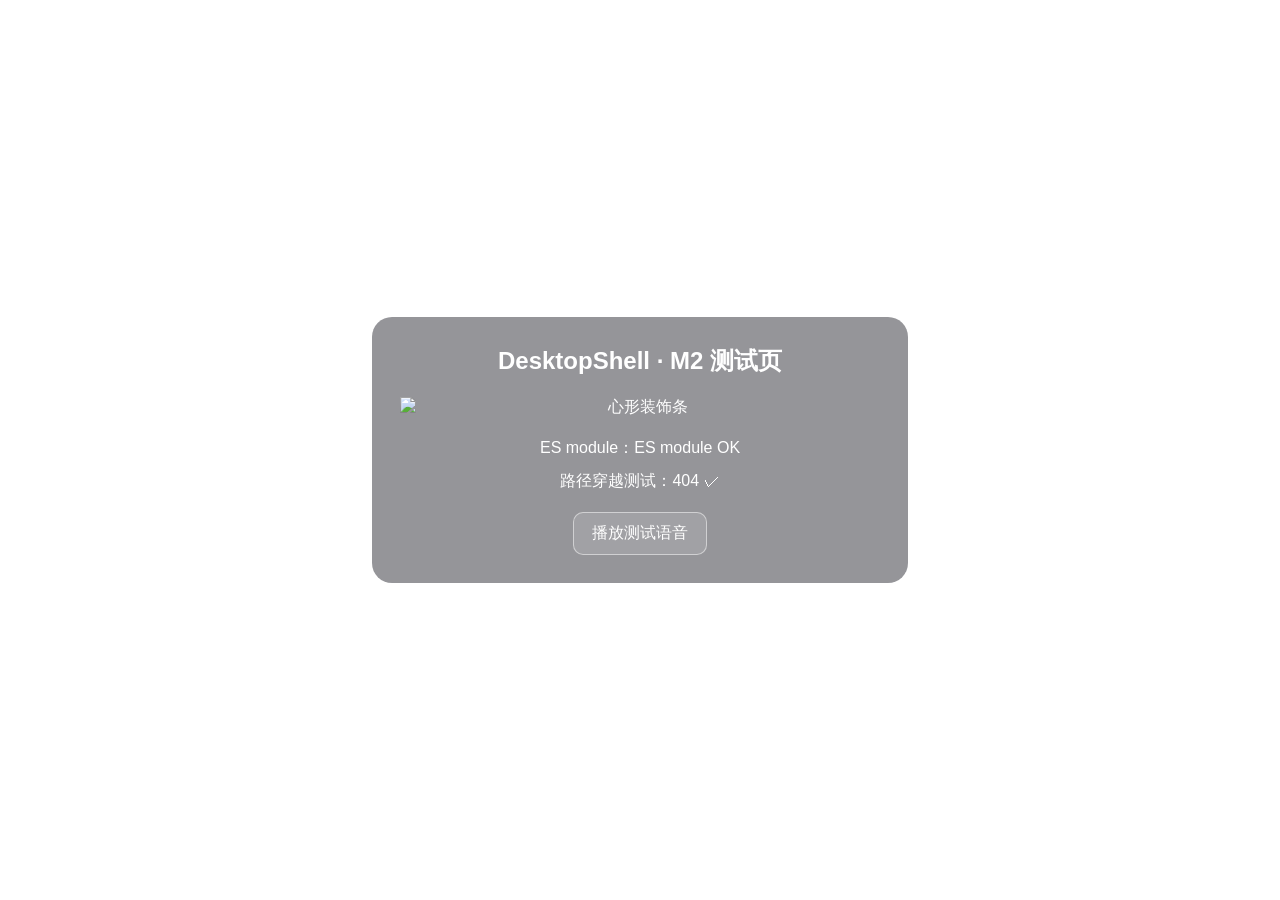
==== web/index.html @ 64f3c2d2 "M2-03: 循环视频与透明网页资源容器" ====
<!doctype html>
<html lang="zh-CN">
<head>
  <meta charset="utf-8">
  <meta name="viewport" content="width=device-width, initial-scale=1">
  <title>DesktopShell · M2 测试页</title>
  <style>
    html, body { margin: 0; width: 100%; height: 100%; background: transparent; }
    body { display: grid; place-items: center; color: white; font: 16px -apple-system, BlinkMacSystemFont, sans-serif; }
    main { box-sizing: border-box; max-width: calc(100% - 48px); padding: 28px; text-align: center; border-radius: 20px; background: rgba(20, 20, 30, 0.45); -webkit-backdrop-filter: blur(12px); backdrop-filter: blur(12px); }
    h1 { margin: 0 0 20px; font-size: 24px; }
    img { display: block; width: 480px; max-width: 100%; height: auto; margin: 0 auto 20px; }
    p { margin: 12px 0; }
    button { margin-top: 8px; padding: 10px 18px; border: 1px solid rgba(255, 255, 255, 0.5); border-radius: 10px; background: rgba(255, 255, 255, 0.12); color: inherit; font: inherit; cursor: pointer; }
    button:focus-visible { outline: 2px solid white; outline-offset: 3px; }
    #audio-status { max-width: 480px; overflow-wrap: anywhere; }
    #audio-status:empty { display: none; }
  </style>
</head>
<body>
  <main>
    <h1>DesktopShell · M2 测试页</h1>
    <img src="/media/ornaments/heart.png" alt="心形装饰条">
    <p>ES module：<span id="module-status">…</span></p>
    <p>路径穿越测试：<span id="path-status">…</span></p>
    <button id="play-voice" type="button">播放测试语音</button>
    <p id="audio-status" role="status" aria-live="polite"></p>
  </main>
  <script type="module">
    import { moduleStatus } from './m2-check.js';
    document.getElementById('module-status').textContent = moduleStatus;
    const pathStatus = document.getElementById('path-status');
    try {
      const response = await fetch('/media/..%2fconfig.json');
      pathStatus.textContent = response.status === 404 ? '404 ✓' : `${response.status} ✗`;
    } catch (error) {
      pathStatus.textContent = `${error.message} ✗`;
    }

    let audio;
    document.getElementById('play-voice').addEventListener('click', async () => {
      const status = document.getElementById('audio-status');
      status.textContent = '';
      if (audio) audio.pause();
      audio = new Audio('/media/voice/1.mp3');
      audio.addEventListener('error', () => {
        status.textContent = `语音播放失败：${audio.error?.message || '媒体读取或解码错误'}`;
      });
      try {
        await audio.play();
      } catch (error) {
        status.textContent = `语音播放失败：${error.message}`;
      }
    });
  </script>
</body>
</html>
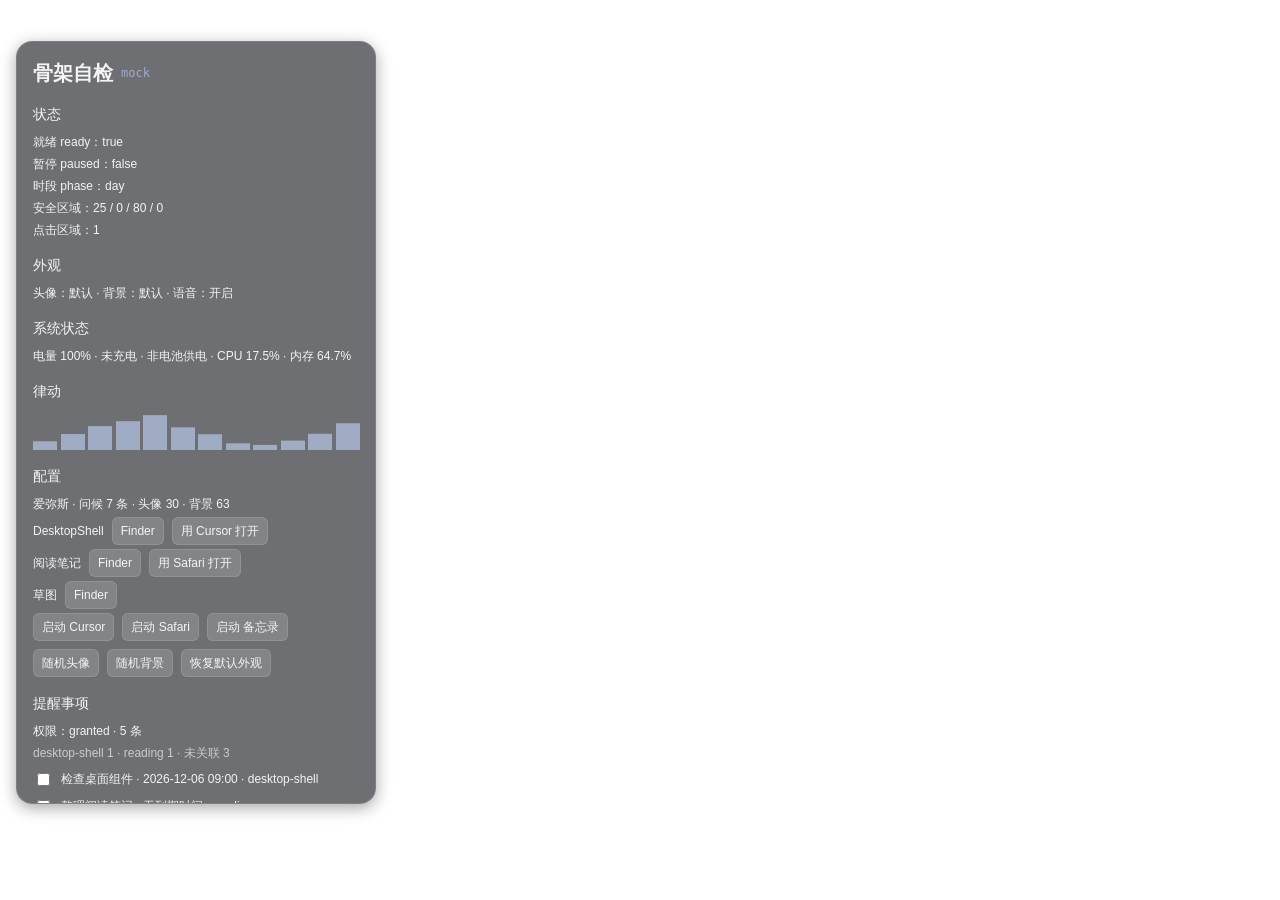
==== commit d611f7be: "M3-02: 页面骨架与自检面板" ====
--- a/web/index.html
+++ b/web/index.html
@@ -1,57 +1,15 @@
 <!doctype html>
-<html lang="zh-CN">
+<html lang="zh-CN" data-phase="day">
 <head>
   <meta charset="utf-8">
   <meta name="viewport" content="width=device-width, initial-scale=1">
-  <title>DesktopShell · M2 测试页</title>
-  <style>
-    html, body { margin: 0; width: 100%; height: 100%; background: transparent; }
-    body { display: grid; place-items: center; color: white; font: 16px -apple-system, BlinkMacSystemFont, sans-serif; }
-    main { box-sizing: border-box; max-width: calc(100% - 48px); padding: 28px; text-align: center; border-radius: 20px; background: rgba(20, 20, 30, 0.45); -webkit-backdrop-filter: blur(12px); backdrop-filter: blur(12px); }
-    h1 { margin: 0 0 20px; font-size: 24px; }
-    img { display: block; width: 480px; max-width: 100%; height: auto; margin: 0 auto 20px; }
-    p { margin: 12px 0; }
-    button { margin-top: 8px; padding: 10px 18px; border: 1px solid rgba(255, 255, 255, 0.5); border-radius: 10px; background: rgba(255, 255, 255, 0.12); color: inherit; font: inherit; cursor: pointer; }
-    button:focus-visible { outline: 2px solid white; outline-offset: 3px; }
-    #audio-status { max-width: 480px; overflow-wrap: anywhere; }
-    #audio-status:empty { display: none; }
-  </style>
+  <meta http-equiv="Content-Security-Policy" content="default-src 'self' shell:; img-src 'self' shell: data:; object-src 'none'; base-uri 'none'; form-action 'none'">
+  <title>DesktopShell</title>
+  <link rel="stylesheet" href="styles/tokens.css">
+  <link rel="stylesheet" href="styles/base.css">
+  <script type="module" src="js/main.js"></script>
 </head>
 <body>
-  <main>
-    <h1>DesktopShell · M2 测试页</h1>
-    <img src="/media/ornaments/heart.png" alt="心形装饰条">
-    <p>ES module：<span id="module-status">…</span></p>
-    <p>路径穿越测试：<span id="path-status">…</span></p>
-    <button id="play-voice" type="button">播放测试语音</button>
-    <p id="audio-status" role="status" aria-live="polite"></p>
-  </main>
-  <script type="module">
-    import { moduleStatus } from './m2-check.js';
-    document.getElementById('module-status').textContent = moduleStatus;
-    const pathStatus = document.getElementById('path-status');
-    try {
-      const response = await fetch('/media/..%2fconfig.json');
-      pathStatus.textContent = response.status === 404 ? '404 ✓' : `${response.status} ✗`;
-    } catch (error) {
-      pathStatus.textContent = `${error.message} ✗`;
-    }
-
-    let audio;
-    document.getElementById('play-voice').addEventListener('click', async () => {
-      const status = document.getElementById('audio-status');
-      status.textContent = '';
-      if (audio) audio.pause();
-      audio = new Audio('/media/voice/1.mp3');
-      audio.addEventListener('error', () => {
-        status.textContent = `语音播放失败：${audio.error?.message || '媒体读取或解码错误'}`;
-      });
-      try {
-        await audio.play();
-      } catch (error) {
-        status.textContent = `语音播放失败：${error.message}`;
-      }
-    });
-  </script>
+  <main id="desktop"></main>
 </body>
 </html>
--- a/web/styles/tokens.css
+++ b/web/styles/tokens.css
@@ -0,0 +1,99 @@
+/* 设计规范：所有颜色、字体、尺寸、阴影、动效只在这里定义。
+   M3 为中性深色占位值，M3.5 设计定稿后替换数值。 */
+:root {
+  /* 文字 */
+  --color-text: rgb(255 255 255 / 0.92);
+  --color-text-muted: rgb(255 255 255 / 0.64);
+  --color-text-faint: rgb(255 255 255 / 0.40);
+
+  /* 强调色与状态 */
+  --color-accent: rgb(160 172 196);
+  --color-accent-contrast: rgb(18 20 26);
+  --color-selected-bg: rgb(255 255 255 / 0.14);
+  --color-selected-border: var(--color-accent);
+  --color-highlight: var(--color-accent);
+  --color-success: rgb(132 200 152);
+  --color-warning: rgb(230 192 112);
+  --color-danger: rgb(232 120 120);
+  --color-focus-ring: rgb(255 255 255 / 0.80);
+
+  /* 面板 */
+  --color-card-bg: rgb(22 24 30 / 0.62);
+  --color-card-bg-hover: rgb(34 37 46 / 0.70);
+  --color-card-border: rgb(255 255 255 / 0.12);
+  --color-panel-bg: rgb(18 20 26 / 0.92);
+  --color-overlay: rgb(0 0 0 / 0.35);
+  --color-shadow: rgb(0 0 0 / 0.35);
+  --color-debug: rgb(255 96 96 / 0.85);
+
+  /* 字体 */
+  --font-sans: -apple-system, BlinkMacSystemFont, "PingFang SC", sans-serif;
+  --font-serif: "Songti SC", "STSong", serif;
+  --font-mono: ui-monospace, "SF Mono", Menlo, monospace;
+  --text-xs: 11px;
+  --text-sm: 12px;
+  --text-md: 14px;
+  --text-lg: 16px;
+  --text-xl: 20px;
+  --text-2xl: 28px;
+  --text-display: 48px;
+  --weight-regular: 400;
+  --weight-medium: 500;
+  --weight-bold: 600;
+  --leading-tight: 1.2;
+  --leading-normal: 1.5;
+  --shadow-text: 0 1px 2px rgb(0 0 0 / 0.5);
+
+  /* 间距 */
+  --space-1: 4px;
+  --space-2: 8px;
+  --space-3: 12px;
+  --space-4: 16px;
+  --space-5: 20px;
+  --space-6: 24px;
+  --space-8: 32px;
+  --space-10: 40px;
+
+  /* 形状 */
+  --radius-sm: 6px;
+  --radius-md: 10px;
+  --radius-lg: 16px;
+  --radius-full: 9999px;
+  --border-width: 1px;
+  --focus-ring-width: 2px;
+  --focus-ring-offset: 2px;
+  --shadow-card: 0 4px 16px var(--color-shadow);
+  --shadow-raised: 0 12px 32px var(--color-shadow);
+
+  /* 布局 */
+  --card-padding: var(--space-4);
+  --card-gap: var(--space-3);
+  --widget-gap: var(--space-4);
+  --safe-top: 0px;      /* 由 main.js 按 store.safeArea 覆盖 */
+  --safe-right: 0px;
+  --safe-bottom: 0px;
+  --safe-left: 0px;
+
+  /* 层级 */
+  --z-widgets: 1;
+  --z-panel: 10;
+  --z-overlay: 20;
+
+  /* 动效 */
+  --duration-fast: 120ms;
+  --duration-normal: 200ms;
+  --duration-slow: 400ms;
+  --ease-standard: cubic-bezier(0.2, 0, 0, 1);
+
+  /* 自检面板（M3 调试用） */
+  --devpanel-width: 360px;
+  --devpanel-avatar-size: 48px;
+  --devpanel-spectrum-height: 40px;
+}
+
+/* 时段主题（store.phase → <html data-phase>）。
+   占位：只换强调色，便于肉眼确认切换生效。M3.5 定稿后替换。 */
+:root[data-phase="morning"] { --color-accent: rgb(204 184 150); }
+:root[data-phase="day"]     { --color-accent: rgb(160 172 196); }
+:root[data-phase="evening"] { --color-accent: rgb(204 156 160); }
+:root[data-phase="night"]   { --color-accent: rgb(140 150 200); --color-card-bg: rgb(14 16 22 / 0.70); }
--- a/web/styles/base.css
+++ b/web/styles/base.css
@@ -0,0 +1,22 @@
+* { box-sizing: border-box; }
+html, body { margin: 0; width: 100%; height: 100%; background: transparent; overflow: hidden; }
+body {
+  font-family: var(--font-sans); color: var(--color-text); font-size: var(--text-md);
+  line-height: var(--leading-normal); -webkit-font-smoothing: antialiased;
+  -webkit-user-select: none; user-select: none; cursor: default;
+}
+input, textarea, [contenteditable="true"] { -webkit-user-select: text; user-select: text; cursor: text; }
+img, svg, video, a { -webkit-user-drag: none; }
+button, [role="button"], a[href], label[for], select, summary { cursor: pointer; }
+button { font: inherit; color: inherit; }
+:focus-visible { outline: var(--focus-ring-width) solid var(--color-focus-ring); outline-offset: var(--focus-ring-offset); }
+#desktop { position: fixed; top: var(--safe-top); right: var(--safe-right); bottom: var(--safe-bottom); left: var(--safe-left); }
+#desktop[data-debug-safe-area] { outline: var(--border-width) dashed var(--color-debug); }
+.widget { position: absolute; z-index: var(--z-widgets); }
+.card {
+  background: var(--color-card-bg); border: var(--border-width) solid var(--color-card-border);
+  border-radius: var(--radius-lg); box-shadow: var(--shadow-card); padding: var(--card-padding);
+}
+:root[data-paused] *, :root[data-paused] *::before, :root[data-paused] *::after { animation-play-state: paused !important; }
+
+[hidden] { display: none !important; }
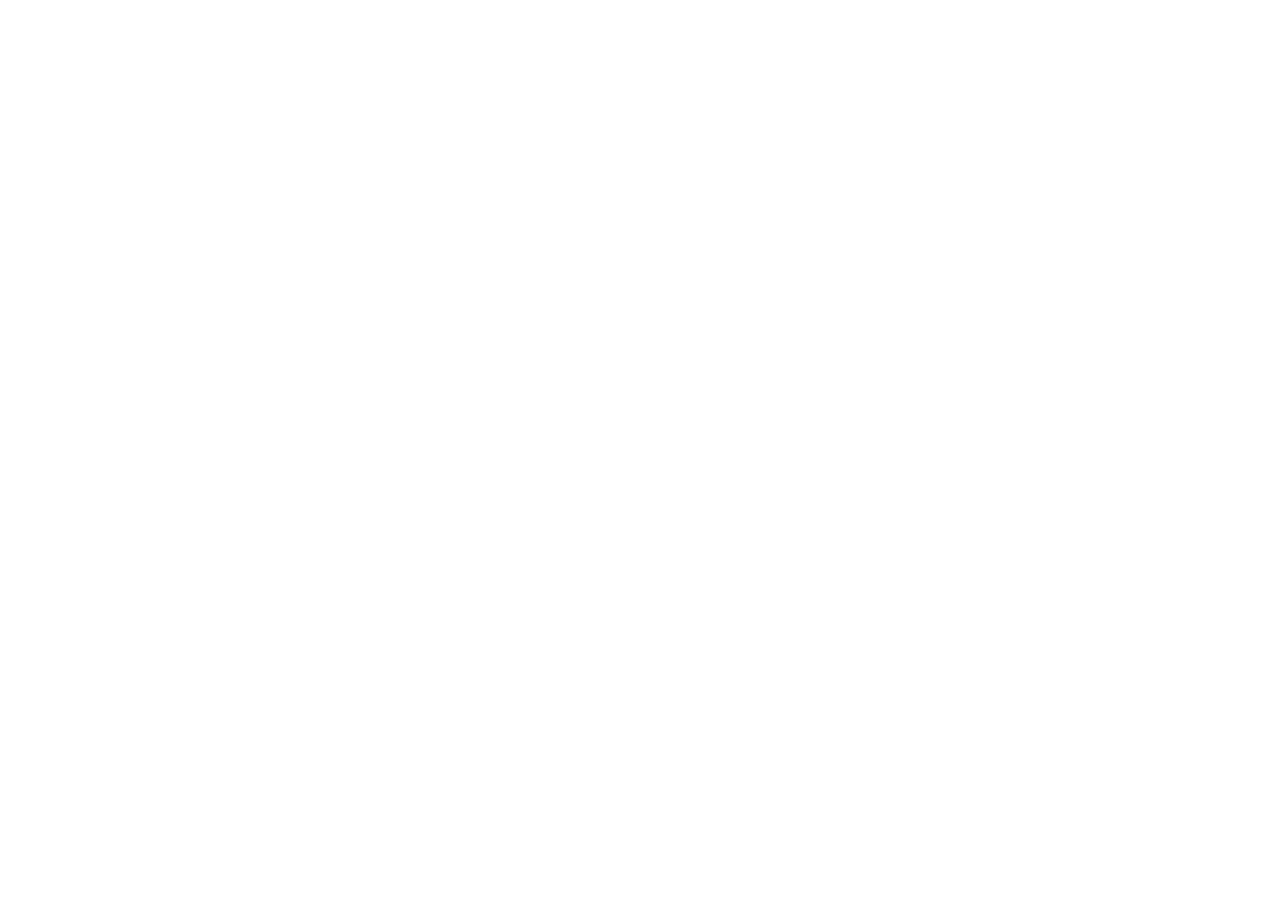
==== commit 5474cbe7: "M4-02: 接入定稿页面基础与滚动淡出" ====
--- a/web/index.html
+++ b/web/index.html
@@ -5,6 +5,7 @@
   <meta name="viewport" content="width=device-width, initial-scale=1">
   <meta http-equiv="Content-Security-Policy" content="default-src 'self' shell:; img-src 'self' shell: data:; object-src 'none'; base-uri 'none'; form-action 'none'">
   <title>DesktopShell</title>
+  <link rel="stylesheet" href="styles/fonts.css">
   <link rel="stylesheet" href="styles/tokens.css">
   <link rel="stylesheet" href="styles/base.css">
   <script type="module" src="js/main.js"></script>
--- a/web/styles/fonts.css
+++ b/web/styles/fonts.css
@@ -0,0 +1,8 @@
+/* 字体文件来自美化包，仅供个人使用，不进 git：放在运行时素材目录 media/fonts/
+   （由 scripts/prepare-media.sh 从 assets/fonts/ 复制，M4 补上这一步）。
+   在 .app 里是 shell://app/media/fonts/…，在开发服务器里是 /media/fonts/…，路径相同。 */
+@font-face { font-family: "Source Han Serif SC"; src: url("/media/fonts/SourceHanSerifSC-SemiBold.otf") format("opentype"); font-weight: 400 700; font-display: swap; }
+@font-face { font-family: "Gobold"; src: url("/media/fonts/Gobold-Bold.otf") format("opentype"); font-weight: 700; font-display: swap; }
+@font-face { font-family: "Porter"; src: url("/media/fonts/Porter.otf") format("opentype"); font-display: swap; }
+@font-face { font-family: "Google Sans"; src: url("/media/fonts/GoogleSans-Regular.ttf") format("truetype"); font-weight: 400; font-display: swap; }
+@font-face { font-family: "Google Sans"; src: url("/media/fonts/GoogleSans-Bold.ttf") format("truetype"); font-weight: 700; font-display: swap; }
--- a/web/styles/tokens.css
+++ b/web/styles/tokens.css
@@ -1,34 +1,56 @@
-/* 设计规范：所有颜色、字体、尺寸、阴影、动效只在这里定义。
-   M3 为中性深色占位值，M3.5 设计定稿后替换数值。 */
+/* DesktopShell 设计规范（M3.5 定稿，2026-10-18）。M4 原样复制到 web/styles/tokens.css。
+   数值来源见 docs/design/parameters.md：颜色取自美化包 Ageo / prototype / Lano-Visualizer，
+   并按壁纸亮度调整了底板，保证白字在头发等亮色区域上也看得清。
+   组件 CSS 和 base.css 只能引用这里的变量，不写死颜色和尺寸。 */
 :root {
-  /* 文字 */
-  --color-text: rgb(255 255 255 / 0.92);
-  --color-text-muted: rgb(255 255 255 / 0.64);
-  --color-text-faint: rgb(255 255 255 / 0.40);
-
-  /* 强调色与状态 */
-  --color-accent: rgb(160 172 196);
-  --color-accent-contrast: rgb(18 20 26);
-  --color-selected-bg: rgb(255 255 255 / 0.14);
-  --color-selected-border: var(--color-accent);
-  --color-highlight: var(--color-accent);
-  --color-success: rgb(132 200 152);
-  --color-warning: rgb(230 192 112);
-  --color-danger: rgb(232 120 120);
-  --color-focus-ring: rgb(255 255 255 / 0.80);
-
-  /* 面板 */
-  --color-card-bg: rgb(22 24 30 / 0.62);
-  --color-card-bg-hover: rgb(34 37 46 / 0.70);
-  --color-card-border: rgb(255 255 255 / 0.12);
-  --color-panel-bg: rgb(18 20 26 / 0.92);
-  --color-overlay: rgb(0 0 0 / 0.35);
-  --color-shadow: rgb(0 0 0 / 0.35);
+  /* —— 基础色板 —— */
+  --color-night: rgb(27 32 56);            /* 夜靛，底板的底色 */
+  --color-mist: rgb(184 182 210);          /* 雾紫 */
+  --color-sakura: rgb(250 192 207);        /* 樱粉 = Ageo Color2 */
+  --color-rose: rgb(230 138 161);          /* 玫瑰 = prototype ColorBG 的颜色 */
+  --color-ice: rgb(173 225 255);           /* 冰蓝 = Lano-Visualizer Color */
+  --color-snow: rgb(255 255 255);          /* 雪白 = Ageo Color1 */
+
+  /* —— 文字 —— */
+  --color-text: var(--color-snow);
+  --color-text-muted: rgb(232 228 244 / 0.78);
+  --color-text-faint: rgb(214 210 232 / 0.56);
+  --shadow-text: 0 1px 2px rgb(14 16 32 / 0.55);
+  --shadow-text-wallpaper: 0 1px 2px rgb(14 16 32 / 0.7), 0 0 18px rgb(14 16 32 / 0.55); /* 直接写在壁纸上的字 */
+
+  /* —— 强调色与状态 —— */
+  --color-accent: var(--color-sakura);
+  --color-accent-contrast: rgb(52 24 40);
+  --color-selected-bg: rgb(230 138 161 / 0.24);
+  --color-selected-border: var(--color-sakura);
+  --color-highlight: var(--color-ice);
+  --color-success: rgb(158 226 196);
+  --color-warning: rgb(246 205 138);
+  --color-danger: rgb(255 150 170);
+  --color-focus-ring: var(--color-ice);
+
+  /* —— 底板：底下垫原生毛玻璃，网页只画一层半透明底色（夜靛打底再叠玫瑰） —— */
+  --color-card-bg: rgb(27 32 56 / 0.52);
+  --color-card-tint: rgb(230 138 161 / 0.20);   /* 叠在底色上的玫瑰色，对应 prototype ColorBG */
+  --card-fill-opacity: 1;                       /* 底色层的不透明度；应用里有毛玻璃时见下方 data-glass */
+  --card-art-opacity: 0.32;                     /* 角色卡、启动栏的背景图 */
+  --color-card-bg-hover: rgb(230 138 161 / 0.30);
+  --color-card-border: rgb(250 192 207 / 0.16);
+  --color-row-bg: rgb(255 255 255 / 0.04);      /* 项目行、缩略图的底 */
+  --color-row-hover: rgb(255 255 255 / 0.05);   /* 待办行悬停 */
+  --color-input-bg: rgb(255 255 255 / 0.05);
+  --color-panel-bg: rgb(22 26 46 / 0.9);        /* 外观面板 */
+  --color-overlay: rgb(10 12 26 / 0.45);        /* 外观面板打开时压暗桌面 */
+  --color-shadow: rgb(8 10 22 / 0.35);
+  --color-track: rgb(255 255 255 / 0.18);       /* 进度条底轨、滚动条，对应 prototype 的 alpha 100 */
   --color-debug: rgb(255 96 96 / 0.85);
-
-  /* 字体 */
-  --font-sans: -apple-system, BlinkMacSystemFont, "PingFang SC", sans-serif;
-  --font-serif: "Songti SC", "STSong", serif;
+  --mask-solid: black;                          /* 遮罩只看透明度，颜色无意义 */
+
+  /* —— 字体（文件在 media/fonts/，见 fonts.css） —— */
+  --font-sans: "Google Sans", -apple-system, BlinkMacSystemFont, "PingFang SC", sans-serif;
+  --font-serif: "Source Han Serif SC", "Songti SC", serif;
+  --font-display: "Gobold", "Google Sans", sans-serif;   /* 超大号日期数字 */
+  --font-label: "Porter", "Google Sans", sans-serif;     /* 月份、时间、竖排星期 */
   --font-mono: ui-monospace, "SF Mono", Menlo, monospace;
   --text-xs: 11px;
   --text-sm: 12px;
@@ -36,15 +58,27 @@
   --text-lg: 16px;
   --text-xl: 20px;
   --text-2xl: 28px;
-  --text-display: 48px;
+  --text-display: 236px;      /* Gobold 日期，原皮肤 250pt × 缩放 */
+  --text-month: 50px;         /* Porter 月份（9 个字母的 SEPTEMBER 也要放得下） */
+  --text-weekday: 15px;       /* Porter 竖排星期 */
+  --text-time: 21px;          /* Porter 时间 */
+  --text-greeting: 28px;      /* 问候第一行，原皮肤 19.5pt */
+  --text-wish: 20px;          /* 祝福语，原皮肤 15.6pt */
   --weight-regular: 400;
   --weight-medium: 500;
-  --weight-bold: 600;
+  --weight-bold: 700;
+  --leading-none: 1;
   --leading-tight: 1.2;
+  --leading-snug: 1.45;       /* 待办标题 */
   --leading-normal: 1.5;
-  --shadow-text: 0 1px 2px rgb(0 0 0 / 0.5);
-
-  /* 间距 */
+  --leading-loose: 1.7;       /* 标签、空状态提示 */
+  --tracking-display: -4px;   /* 日期数字 */
+  --tracking-title: 1px;      /* 卡片标题、问候、时间 */
+  --tracking-name: 2px;       /* 角色名、外观面板标题 */
+  --tracking-weekday: 9px;    /* 竖排星期，原皮肤字间距 7 */
+
+  /* —— 间距 —— */
+  --space-half: 2px;
   --space-1: 4px;
   --space-2: 8px;
   --space-3: 12px;
@@ -54,46 +88,136 @@
   --space-8: 32px;
   --space-10: 40px;
 
-  /* 形状 */
-  --radius-sm: 6px;
-  --radius-md: 10px;
-  --radius-lg: 16px;
+  /* —— 形状：原皮肤是圆角 1 的矩形，这里只留 2 的圆角 —— */
+  --radius-sm: 2px;
+  --radius-md: 2px;
+  --radius-lg: 2px;
   --radius-full: 9999px;
   --border-width: 1px;
+  --rule-width: 2px;          /* 时间下面的细线，原皮肤 1.5 */
+  --bar-height: 3px;          /* 进度条，原皮肤 3 */
+  --selected-bar-width: 3px;  /* 选中项目左边的竖条 */
+  --selected-ring-width: 2px; /* 外观面板里选中的缩略图 */
+  --check-size: 18px;         /* 待办勾选圈 */
+  --check-border-width: 1.5px;
+  --check-mark-size: 10px;
+  --icon-sm: 14px;            /* 按钮里的小图标 */
   --focus-ring-width: 2px;
   --focus-ring-offset: 2px;
-  --shadow-card: 0 4px 16px var(--color-shadow);
-  --shadow-raised: 0 12px 32px var(--color-shadow);
-
-  /* 布局 */
+
+  /* —— 阴影和光晕（box-shadow / drop-shadow 的参数） —— */
+  --shadow-card: none;
+  --shadow-raised: 0 18px 48px var(--color-shadow);
+  --shadow-icon: 0 2px 6px rgb(10 12 26 / 0.4);          /* 启动栏图标 */
+  --shadow-avatar: 0 2px 6px rgb(10 12 26 / 0.45);       /* 头像组合图 */
+  --glow-voice: 0 0 14px var(--color-ice);               /* 播放语音时头像发光 */
+  --glow-related: 0 0 10px color-mix(in srgb, var(--color-highlight) 70%, transparent);  /* 相关应用 */
+  --glow-viz: 0 0 6px color-mix(in srgb, var(--color-ice) 55%, transparent);            /* 律动条 */
+
+  /* —— 布局：1792 × 1120 点屏幕，安全区域 1792 × 1003；左侧两列组件，右侧 240 留给两列图标 —— */
   --card-padding: var(--space-4);
   --card-gap: var(--space-3);
   --widget-gap: var(--space-4);
-  --safe-top: 0px;      /* 由 main.js 按 store.safeArea 覆盖 */
+  --layout-inset: 32px;       /* 组件区离安全区域左边 */
+  --column-width: 360px;
+  --column-gap: 16px;
+  --column-1: var(--layout-inset);
+  --column-2: calc(var(--layout-inset) + var(--column-width) + var(--column-gap));
+  --icon-area-width: 240px;   /* 右侧留给访达图标（布局约定，组件不进这块） */
+  --safe-top: 0px;            /* 由 main.js 按 store.safeArea 覆盖 */
   --safe-right: 0px;
   --safe-bottom: 0px;
   --safe-left: 0px;
 
-  /* 层级 */
+  /* —— 各组件的位置（相对 #desktop，也就是安全区域的左上角） —— */
+  --clock-top: 10px;
+  --clock-height: 278px;
+  --greeting-top: 34px;       /* 第二列，右对齐 */
+  --character-top: 300px;
+  --character-height: 212px;
+  --stats-top: 528px;
+  --projects-top: 222px;
+  --projects-height: 252px;
+  --todos-top: 490px;         /* 下边停在启动栏上方 --column-gap 处 */
+  --launcher-bottom: 12px;    /* 横跨两列 */
+  --launcher-height: 110px;
+  --visualizer-center: calc(50% + 264px);   /* 心形中心的横坐标 */
+  --visualizer-bottom: 2px;
+  --visualizer-height: 178px;
+  --appearance-top: 120px;    /* 外观面板，左边和第二列对齐 */
+  --appearance-width: 760px;
+  --appearance-max-height: 760px;
+
+  /* —— 时钟内部（相对时钟组件左上角，照 Ageo / Time and Date） —— */
+  --clock-day-x: 30px;
+  --clock-day-y: -6px;
+  --clock-month-x: 112px;
+  --clock-month-y: 150px;
+  --clock-weekday-x: 4px;
+  --clock-weekday-y: 38px;
+  --clock-time-x: 114px;
+  --clock-time-y: 224px;
+  --clock-rule-x: 114px;
+  --clock-rule-y: 256px;
+  --clock-rule-width: 112px;
+  --clock-date-x: 240px;
+  --clock-date-y: 228px;
+
+  /* —— 组件内部尺寸 —— */
+  --avatar-width: 240px;      /* 头像组合图整张显示，图片本身 480 × 300（2 倍） */
+  --avatar-height: 150px;
+  --stat-label-width: 48px;
+  --spark-height: 26px;       /* CPU 历史折线 */
+  --spark-stroke: 1.5;        /* 折线粗细（SVG 单位） */
+  --app-icon-size: 48px;      /* 启动栏图标（Swift 导出 128px PNG） */
+  --app-tile-width: 80px;
+  --scrollbar-width: 4px;
+  --scroll-fade: 28px;        /* 列表上下还有内容时的淡出高度 */
+  --todo-row-padding: 7px;
+
+  /* —— 律动条（Lano-Visualizer 原值） —— */
+  --viz-ornament-width: 640px; /* 心形装饰条显示宽度（素材 1280 × 213，2 倍） */
+  --viz-bar-width: 10px;
+  --viz-bar-gap: 3px;
+  --viz-bar-max: 120px;        /* 原皮肤 134 */
+  --viz-bars-bottom: 31px;     /* 柱子底边离装饰条底边 */
+  --viz-bars-center-gap: 34px; /* 柱子离心形中心，给心形留位置 */
+  --viz-bar-rest: 0.02;        /* 静止时的高度比例 */
+
+  /* —— 层级 —— */
   --z-widgets: 1;
   --z-panel: 10;
   --z-overlay: 20;
 
-  /* 动效 */
+  /* —— 动效 —— */
   --duration-fast: 120ms;
   --duration-normal: 200ms;
   --duration-slow: 400ms;
+  --duration-voice-pulse: 1200ms;
   --ease-standard: cubic-bezier(0.2, 0, 0, 1);
-
-  /* 自检面板（M3 调试用） */
-  --devpanel-width: 360px;
-  --devpanel-avatar-size: 48px;
-  --devpanel-spectrum-height: 40px;
-}
-
-/* 时段主题（store.phase → <html data-phase>）。
-   占位：只换强调色，便于肉眼确认切换生效。M3.5 定稿后替换。 */
-:root[data-phase="morning"] { --color-accent: rgb(204 184 150); }
-:root[data-phase="day"]     { --color-accent: rgb(160 172 196); }
-:root[data-phase="evening"] { --color-accent: rgb(204 156 160); }
-:root[data-phase="night"]   { --color-accent: rgb(140 150 200); --color-card-bg: rgb(14 16 22 / 0.70); }
+}
+
+/* 在应用里（底板下面垫着原生毛玻璃 NSVisualEffectView，材质 .hudWindow）时，网页底色只负责上色。
+   2026-10-18 探针定稿：底色层 45%。在普通浏览器里开发时没有原生毛玻璃，不设 data-glass，底色按 100%。 */
+:root[data-glass="on"] {
+  --card-fill-opacity: 0.45;
+  --color-panel-bg: rgb(22 26 46 / 0.6);
+}
+
+/* 时段主题（store.phase → <html data-phase>）：只动底板和强调色的冷暖，保持克制。白天用上面的默认值。 */
+:root[data-phase="morning"] {
+  --color-card-bg: rgb(36 40 70 / 0.46);
+  --color-card-tint: rgb(250 192 207 / 0.22);
+  --color-accent: rgb(255 206 214);
+}
+:root[data-phase="evening"] {
+  --color-card-bg: rgb(34 26 56 / 0.54);
+  --color-card-tint: rgb(236 140 150 / 0.26);
+  --color-accent: rgb(255 178 186);
+}
+:root[data-phase="night"] {
+  --color-card-bg: rgb(16 20 40 / 0.62);
+  --color-card-tint: rgb(150 170 230 / 0.12);
+  --color-accent: var(--color-sakura);
+  --color-text-muted: rgb(214 220 244 / 0.74);
+}
--- a/web/styles/base.css
+++ b/web/styles/base.css
@@ -13,10 +13,43 @@
 #desktop { position: fixed; top: var(--safe-top); right: var(--safe-right); bottom: var(--safe-bottom); left: var(--safe-left); }
 #desktop[data-debug-safe-area] { outline: var(--border-width) dashed var(--color-debug); }
 .widget { position: absolute; z-index: var(--z-widgets); }
-.card {
-  background: var(--color-card-bg); border: var(--border-width) solid var(--color-card-border);
-  border-radius: var(--radius-lg); box-shadow: var(--shadow-card); padding: var(--card-padding);
-}
 :root[data-paused] *, :root[data-paused] *::before, :root[data-paused] *::after { animation-play-state: paused !important; }
 
 [hidden] { display: none !important; }
+
+.card {
+  position: relative; overflow: hidden;
+  border: var(--border-width) solid var(--color-card-border);
+  border-radius: var(--radius-lg);
+  padding: var(--card-padding);
+  box-shadow: var(--shadow-card);
+  text-shadow: var(--shadow-text);
+}
+/* 底色单独放一层：应用里垫着原生毛玻璃时只调这一层的不透明度，时段配色照常生效 */
+.card::before {
+  content: ""; position: absolute; inset: 0; pointer-events: none;
+  background: linear-gradient(var(--color-card-tint), var(--color-card-tint)), var(--color-card-bg);
+  opacity: var(--card-fill-opacity);
+}
+/* 可换的背景图（角色卡、启动栏），在底色之上、内容之下 */
+.card-art { position: absolute; inset: 0; background-size: cover; background-position: center 30%; opacity: var(--card-art-opacity); }
+/* :where() 不增加优先级，组件自己的定位规则（例如 position: absolute）照常生效 */
+.card > :where(:not(.card-art)) { position: relative; z-index: 1; }
+.card-head { display: flex; align-items: baseline; justify-content: space-between; gap: var(--space-3); margin-bottom: var(--space-3); }
+.card-title { margin: 0; font-family: var(--font-serif); font-size: var(--text-lg); font-weight: var(--weight-regular); letter-spacing: var(--tracking-title); }
+.card-meta { color: var(--color-text-muted); font-size: var(--text-sm); }
+
+.tag { padding: 0 var(--space-2); border: var(--border-width) solid var(--color-card-border); border-radius: var(--radius-sm); font-size: var(--text-xs); color: var(--color-text-muted); line-height: var(--leading-loose); }
+.ghost-button { padding: var(--space-half) var(--space-2); border: var(--border-width) solid var(--color-card-border); border-radius: var(--radius-sm); background: none; font-size: var(--text-sm); color: var(--color-text-muted); }
+.ghost-button:hover { color: var(--color-text); border-color: var(--color-accent); }
+.primary-button { padding: var(--space-1) var(--space-4); border: 0; border-radius: var(--radius-sm); background: var(--color-accent); color: var(--color-accent-contrast); font-weight: var(--weight-bold); }
+
+/* 可滚动列表（项目、待办）：细滚动条只在鼠标移上去时出现；上下还有内容时边缘淡出（JS 切换 more-above / more-below） */
+.scroll-list { overflow-y: auto; overscroll-behavior: contain; margin-right: calc(-1 * var(--space-2)); padding-right: var(--space-2); }
+.scroll-list::-webkit-scrollbar { width: var(--scrollbar-width); }
+.scroll-list::-webkit-scrollbar-track { background: none; }
+.scroll-list::-webkit-scrollbar-thumb { background: none; border-radius: var(--radius-full); }
+.scroll-list:hover::-webkit-scrollbar-thumb { background: var(--color-track); }
+.scroll-list.more-below { -webkit-mask-image: linear-gradient(to bottom, var(--mask-solid) calc(100% - var(--scroll-fade)), transparent); }
+.scroll-list.more-above { -webkit-mask-image: linear-gradient(to bottom, transparent, var(--mask-solid) var(--scroll-fade)); }
+.scroll-list.more-above.more-below { -webkit-mask-image: linear-gradient(to bottom, transparent, var(--mask-solid) var(--scroll-fade), var(--mask-solid) calc(100% - var(--scroll-fade)), transparent); }
